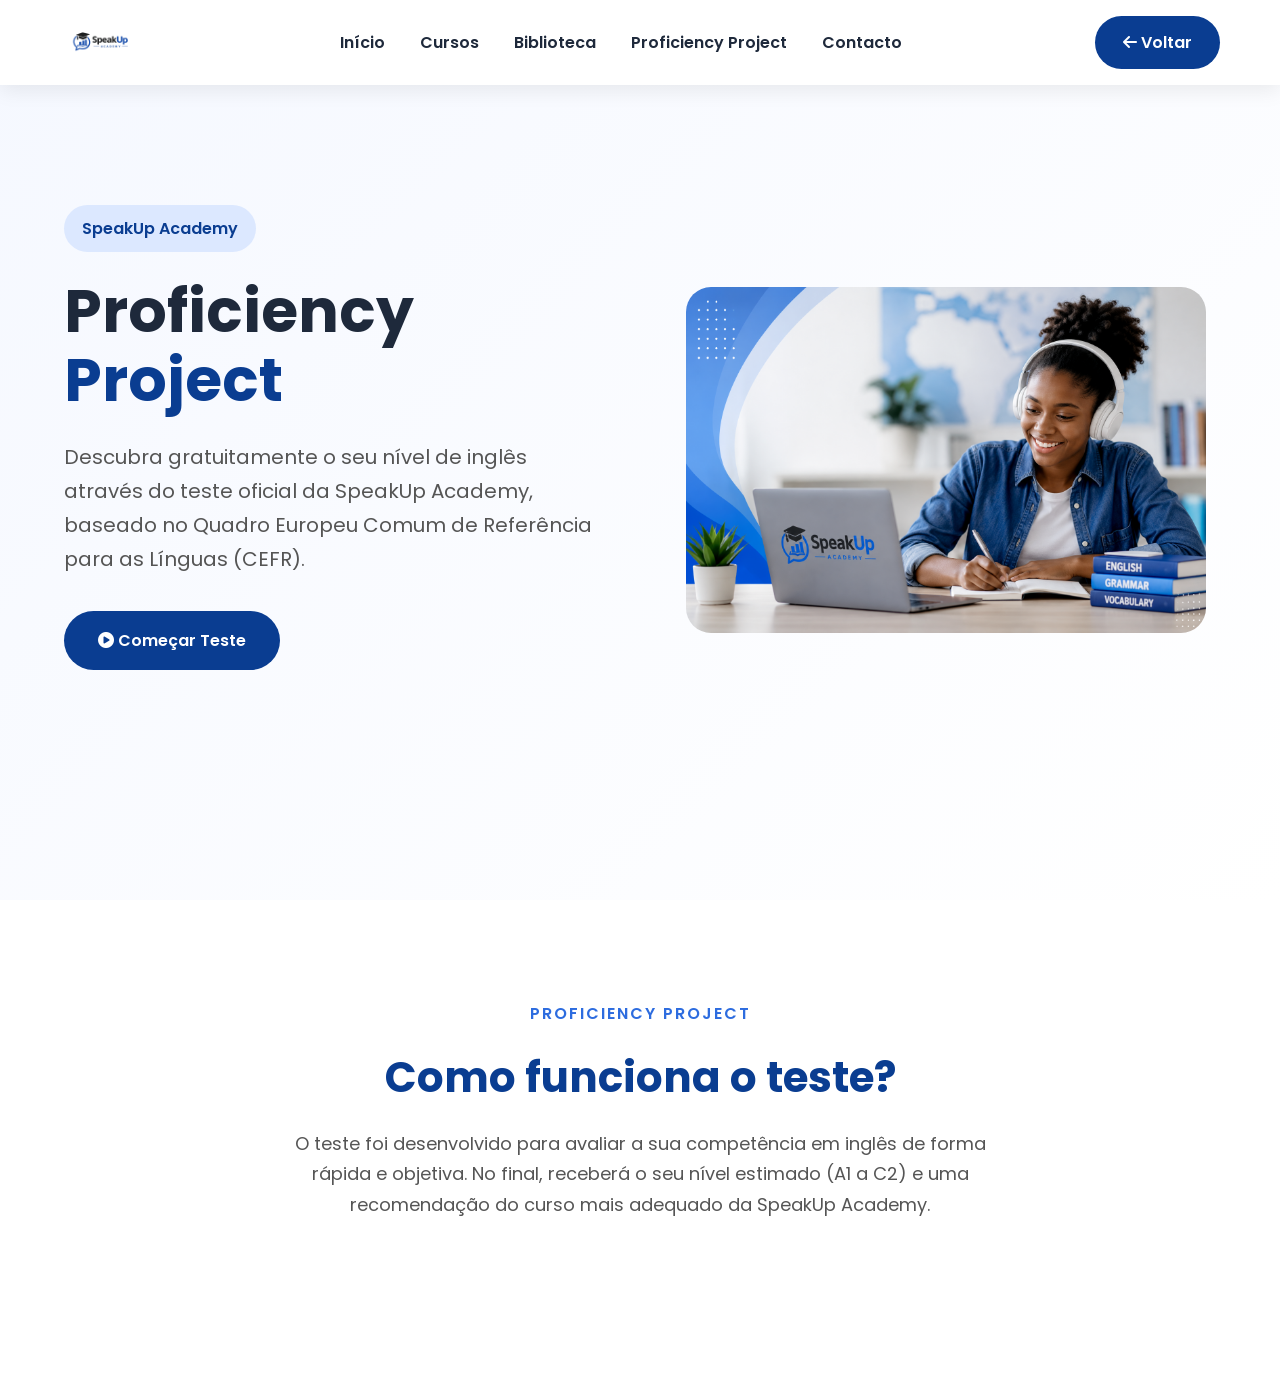
==== proficiency.html @ 3b1f314e "Create proficiency.html" ====
<!DOCTYPE html>
<html lang="pt">

<head>

<meta charset="UTF-8">
<meta name="viewport" content="width=device-width, initial-scale=1.0">

<title>Proficiency Project | SpeakUp Academy</title>

<meta name="description" content="Faça gratuitamente o teste oficial de inglês da SpeakUp Academy e descubra o seu nível CEFR (A1-C2).">

<link rel="preconnect" href="https://fonts.googleapis.com">
<link rel="preconnect" href="https://fonts.gstatic.com" crossorigin>

<link href="https://fonts.googleapis.com/css2?family=Poppins:wght@300;400;500;600;700;800&display=swap" rel="stylesheet">

<link rel="stylesheet" href="css/style.css">

<link rel="stylesheet"
href="https://cdnjs.cloudflare.com/ajax/libs/font-awesome/6.6.0/css/all.min.css">

<link rel="icon" type="image/png" href="images/favicon.png">

</head>

<body>

<!-- =====================================
HEADER
===================================== -->

<header id="header">

<div class="logo">

<a href="index.html">

<img src="images/logo.png" alt="SpeakUp Academy">

</a>

</div>

<nav id="menu">

<ul>

<li><a href="index.html">Início</a></li>

<li><a href="index.html#courses">Cursos</a></li>

<li><a href="index.html#library">Biblioteca</a></li>

<li><a href="proficiency.html" class="active">Proficiency Project</a></li>

<li><a href="index.html#contact">Contacto</a></li>

</ul>

</nav>

<div class="header-right">

<a href="index.html" class="btn-header">

<i class="fas fa-arrow-left"></i>
Voltar

</a>

</div>

</header>

<!-- =====================================
HERO
===================================== -->

<section class="hero">

<div class="hero-content">

<div class="hero-left">

<span class="tag">

SpeakUp Academy

</span>

<h1>

Proficiency
<span>Project</span>

</h1>

<p>

Descubra gratuitamente o seu nível de inglês através do teste oficial da SpeakUp Academy, baseado no Quadro Europeu Comum de Referência para as Línguas (CEFR).

</p>

<div class="hero-buttons">

<a href="#" id="start-test" class="btn-primary">

<i class="fas fa-play-circle"></i>

Começar Teste

</a>

</a>

</div>

</div>

<div class="hero-right">

<img src="images/hero-students.png" alt="Proficiency Project">

</div>

</div>

</section>

<!-- =====================================
INTRODUÇÃO
===================================== -->

<section class="about" id="intro">

<div class="container">

<div class="section-title">

<span>Proficiency Project</span>

<h2>Como funciona o teste?</h2>

<p>

O teste foi desenvolvido para avaliar a sua competência em inglês de forma rápida e objetiva. No final, receberá o seu nível estimado (A1 a C2) e uma recomendação do curso mais adequado da SpeakUp Academy.

</p>

</div>

</div>

</section>
<!-- =====================================
ÁREA DO TESTE
===================================== -->

<section id="test-section" class="test-section" style="display:none;">

    <div class="container">

        <div class="progress-area">

            <div class="progress-top">
                <span id="question-number">
                    Pergunta 1 de 60
                </span>

                <span id="progress-percent">
                    0%
                </span>
            </div>

            <div class="progress-bar">

                <div id="progress-fill"></div>

            </div>

        </div>

        <div class="question-card">

            <h2 id="question">

                Loading...

            </h2>

            <div id="answers" class="answers">

                <!-- As respostas serão inseridas pelo JavaScript -->

            </div>

            <div class="test-buttons">

                <button id="next-btn" class="btn-primary">

                    Próxima Pergunta

                </button>

            </div>

        </div>

    </div>

</section>

<!-- =====================================
RESULTADO
===================================== -->

<section id="result-section" class="result-section" style="display:none;">

    <div class="container">

        <div class="result-card">

            <h2>

                Resultado do Proficiency Project

            </h2>

            <h1 id="level">

                B1

            </h1>

            <p id="description">

                O seu resultado aparecerá aqui.

            </p>

            <a href="index.html" class="btn-primary">

                Voltar ao Início

            </a>

        </div>

    </div>

</section>
---- css/style.css ----
/* =====================================================
   SPEAKUP ACADEMY
   Official Stylesheet v3.0
===================================================== */

/* ==========================
   RESET
========================== */

*{
    margin:0;
    padding:0;
    box-sizing:border-box;
}

html{
    scroll-behavior:smooth;
}

body{
    font-family:'Poppins',sans-serif;
    background:#ffffff;
    color:#222;
    line-height:1.7;
    overflow-x:hidden;
}

img{
    display:block;
    max-width:100%;
}

a{
    text-decoration:none;
}

ul{
    list-style:none;
}

/* ==========================
   CORES
========================== */

:root{

    --primary:#0A3D91;
    --secondary:#2D6CDF;
    --dark:#1E293B;
    --text:#555;
    --light:#ffffff;
    --gray:#F4F7FB;

}

/* ==========================
   CONTAINER
========================== */

.container{

    width:90%;
    max-width:1200px;
    margin:auto;

}

/* ==========================
   HEADER
========================== */

header{

    position:fixed;
    top:0;
    left:0;

    width:100%;
    height:85px;

    background:#fff;

    display:flex;
    justify-content:space-between;
    align-items:center;

    padding:0 60px;

    box-shadow:0 5px 20px rgba(0,0,0,.08);

    z-index:9999;

}

.logo img{

    height:58px;
    width:auto;

}

nav ul{

    display:flex;
    gap:35px;

}

nav ul li a{

    color:var(--dark);
    font-weight:600;
    transition:.3s;

}

nav ul li a:hover{

    color:var(--primary);

}

.header-right{

    display:flex;
    align-items:center;
    gap:20px;

}

.language{

    display:flex;
    gap:10px;

}

.language button{

    border:none;
    background:#EEF3FC;

    padding:10px 14px;

    border-radius:10px;

    cursor:pointer;

    font-weight:600;

    transition:.3s;

}

.language button:hover{

    background:var(--primary);
    color:#fff;

}

.btn-header{

    background:var(--primary);

    color:#fff;

    padding:13px 28px;

    border-radius:40px;

    font-weight:600;

    transition:.3s;

}

.btn-header:hover{

    background:var(--secondary);

}

.menu-toggle{

    display:none;

    font-size:28px;

    cursor:pointer;

}

/* ==========================
   HERO
========================== */

.hero{

    background:linear-gradient(135deg,#F5F8FF,#ffffff);

    min-height:100vh;

    display:flex;
    align-items:center;

    padding-top:120px;

}

.hero-content{

    width:90%;
    max-width:1200px;

    margin:auto;

    display:grid;

    grid-template-columns:1fr 1fr;

    align-items:center;

    gap:70px;

}

.tag{

    display:inline-block;

    background:#DCE8FF;

    color:var(--primary);

    padding:10px 18px;

    border-radius:40px;

    font-weight:600;

    margin-bottom:25px;

}

.hero h1{

    font-size:60px;

    line-height:1.15;

    margin-bottom:25px;

    color:var(--dark);

}

.hero h1 span{

    color:var(--primary);

}

.hero p{

    font-size:20px;

    color:var(--text);

    margin-bottom:35px;

}

.hero-buttons{

    display:flex;

    gap:20px;

    margin-bottom:45px;

    flex-wrap:wrap;

}

.btn-primary{

    background:var(--primary);

    color:#fff;

    padding:16px 34px;

    border-radius:40px;

    font-weight:600;

    transition:.3s;

}

.btn-primary:hover{

    background:var(--secondary);

}

.btn-secondary{

    border:2px solid var(--primary);

    color:var(--primary);

    padding:16px 34px;

    border-radius:40px;

    font-weight:600;

    transition:.3s;

}

.btn-secondary:hover{

    background:var(--primary);

    color:#fff;

}

.hero-info{

    display:flex;

    gap:45px;

}

.hero-info h2{

    color:var(--primary);

    font-size:38px;

}

.hero-info p{

    margin:0;

    font-size:15px;

}

.hero-right{

    display:flex;

    justify-content:center;

    align-items:center;

}

.hero-right img{

    width:100%;

    max-width:520px;

    border-radius:25px;

}

/* ==========================
   SCROLL
========================== */

.scroll-down{

    text-align:center;

    margin:35px 0;

    color:var(--primary);

    font-size:36px;

    animation:bounce 2s infinite;

}

@keyframes bounce{

    0%,100%{
        transform:translateY(0);
    }

    50%{
        transform:translateY(12px);
    }

   }
/* =====================================================
   SECTION TITLE
===================================================== */

section{
    padding:100px 0;
}

.section-title{
    text-align:center;
    margin-bottom:60px;
}

.section-title span{
    color:var(--secondary);
    font-weight:600;
    text-transform:uppercase;
    letter-spacing:2px;
}

.section-title h2{
    font-size:42px;
    color:var(--primary);
    margin:15px 0;
}

.section-title p{
    max-width:700px;
    margin:auto;
    color:var(--text);
    font-size:18px;
}

/* =====================================================
   ABOUT
===================================================== */

.about{
    background:#ffffff;
}

.about-grid{
    display:grid;
    grid-template-columns:repeat(auto-fit,minmax(280px,1fr));
    gap:30px;
}

.about-card{
    background:#fff;
    padding:35px;
    border-radius:20px;
    text-align:center;
    box-shadow:0 8px 25px rgba(0,0,0,.08);
    transition:.3s;
}

.about-card:hover{
    transform:translateY(-10px);
}

.about-card i{
    font-size:50px;
    color:var(--primary);
    margin-bottom:20px;
}

.about-card h3{
    margin-bottom:15px;
    color:var(--primary);
}

.about-card p{
    color:var(--text);
}

/* =====================================================
   SERVICES
===================================================== */

.services{
    background:var(--gray);
}

.service-grid{
    display:grid;
    grid-template-columns:repeat(auto-fit,minmax(260px,1fr));
    gap:30px;
}

.service-card{
    background:#fff;
    padding:35px;
    border-radius:20px;
    text-align:center;
    box-shadow:0 8px 25px rgba(0,0,0,.08);
    transition:.3s;
}

.service-card:hover{
    transform:translateY(-10px);
}

.service-card i{
    font-size:48px;
    color:var(--secondary);
    margin-bottom:20px;
}

.service-card h3{
    margin-bottom:15px;
    color:var(--primary);
}

.service-card p{
    color:var(--text);
}

/* =====================================================
   PROFICIENCY PROJECT
===================================================== */

.pp{
    background:#ffffff;
}

.pp-content{
    display:grid;
    grid-template-columns:1fr 1fr;
    gap:60px;
    align-items:center;
}

.pp-left span{
    color:var(--secondary);
    font-weight:600;
}

.pp-left h2{
    font-size:42px;
    color:var(--primary);
    margin:20px 0;
}

.pp-left p{
    color:var(--text);
    margin-bottom:25px;
}

.pp-left ul{
    margin-bottom:30px;
}

.pp-left li{
    margin-bottom:12px;
}

.pp-right{
    display:flex;
    justify-content:center;
}

.pp-right img{
    width:100%;
    max-width:500px;
    border-radius:20px;
}

/* =====================================================
   COURSES
===================================================== */

.courses{
    background:var(--gray);
}

.course-grid{
    display:grid;
    grid-template-columns:repeat(auto-fit,minmax(180px,1fr));
    gap:25px;
}

.course-card{
    background:#fff;
    padding:35px 20px;
    border-radius:18px;
    text-align:center;
    box-shadow:0 8px 20px rgba(0,0,0,.08);
    transition:.3s;
}

.course-card:hover{
    transform:translateY(-10px);
    background:var(--primary);
    color:#fff;
}

.course-card h3{
    font-size:34px;
    margin-bottom:10px;
}

/* =====================================================
   STATISTICS
===================================================== */

.stats{
    background:var(--primary);
    color:#fff;
}

.stats-grid{
    display:grid;
    grid-template-columns:repeat(auto-fit,minmax(220px,1fr));
    gap:30px;
}

.stat-card{
    text-align:center;
    padding:35px;
}

.stat-card h2{
    font-size:48px;
    margin-bottom:10px;
}

.stat-card p{
    opacity:.9;
}

/* =====================================================
   LIBRARY
===================================================== */

.library{
    background:#ffffff;
                               }
/* =====================================================
   PARTNERS
===================================================== */

.partners{
    background:var(--gray);
}

.partners-grid{
    display:grid;
    grid-template-columns:repeat(auto-fit,minmax(220px,1fr));
    gap:25px;
}

.partner-box{
    background:#fff;
    border-radius:20px;
    padding:40px;
    text-align:center;
    font-size:22px;
    font-weight:600;
    color:var(--primary);
    box-shadow:0 8px 20px rgba(0,0,0,.08);
    transition:.3s;
}

.partner-box:hover{
    transform:translateY(-10px);
}

/* =====================================================
   TESTIMONIALS
===================================================== */

.testimonials{
    background:#fff;
}

.cards{
    display:grid;
    grid-template-columns:repeat(auto-fit,minmax(280px,1fr));
    gap:30px;
}

.card{
    background:var(--gray);
    padding:35px;
    border-radius:20px;
    box-shadow:0 8px 20px rgba(0,0,0,.08);
}

.card p{
    color:var(--text);
    margin-bottom:20px;
}

.card h3{
    color:var(--primary);
}

/* =====================================================
   FAQ
===================================================== */

.faq{
    background:var(--gray);
}

.faq-item{
    background:#fff;
    margin-bottom:20px;
    padding:25px;
    border-radius:15px;
    box-shadow:0 5px 15px rgba(0,0,0,.08);
}

.faq-item h3{
    color:var(--primary);
    margin-bottom:10px;
}

/* =====================================================
   CONTACT
===================================================== */

.contact{
    background:#fff;
}

.contact-grid{
    display:grid;
    grid-template-columns:repeat(auto-fit,minmax(250px,1fr));
    gap:30px;
}

.contact-card{
    background:#fff;
    padding:35px;
    border-radius:20px;
    text-align:center;
    box-shadow:0 8px 20px rgba(0,0,0,.08);
    transition:.3s;
}

.contact-card:hover{
    transform:translateY(-10px);
}

.contact-card i{
    font-size:45px;
    color:var(--primary);
    margin-bottom:20px;
}

.contact-card h3{
    margin-bottom:15px;
    color:var(--primary);
}

.contact-card p{
    color:var(--text);
}

/* =====================================================
   FINAL CTA
===================================================== */

.final-cta{
    background:linear-gradient(135deg,var(--primary),var(--secondary));
    color:#fff;
    text-align:center;
}

.final-cta h2{
    font-size:42px;
    margin-bottom:20px;
}

.final-cta p{
    max-width:700px;
    margin:0 auto 35px;
    font-size:18px;
}

.final-cta .btn-primary{
    background:#fff;
    color:var(--primary);
}

.final-cta .btn-primary:hover{
    background:#111827;
    color:#fff;
}

/* =====================================================
   FOOTER
===================================================== */

footer{
    background:#111827;
    color:#fff;
    padding:70px 0 25px;
}

.footer-grid{
    display:grid;
    grid-template-columns:repeat(auto-fit,minmax(250px,1fr));
    gap:40px;
    margin-bottom:40px;
}

.footer-logo{
    width:180px;
    margin-bottom:20px;
}

.footer-grid h3{
    margin-bottom:20px;
}

.footer-grid ul li{
    margin-bottom:12px;
}

.footer-grid a{
    color:#d1d5db;
    transition:.3s;
}

.footer-grid a:hover{
    color:#fff;
}

.footer-grid p{
    color:#d1d5db;
    margin-bottom:10px;
}

.social-icons{
    display:flex;
    gap:15px;
    margin-top:20px;
}

.social-icons a{
    width:45px;
    height:45px;
    background:rgba(255,255,255,.1);
    display:flex;
    justify-content:center;
    align-items:center;
    border-radius:50%;
    color:#fff;
    transition:.3s;
}

.social-icons a:hover{
    background:var(--secondary);
}

hr{
    border:none;
    border-top:1px solid rgba(255,255,255,.15);
    margin:30px 0;
}

.copyright{
    text-align:center;
    color:#9ca3af;
}

/* =====================================================
   ANIMATIONS
===================================================== */

.about-card,
.service-card,
.course-card,
.partner-box,
.card,
.contact-card,
.stat-card{
    animation:fadeUp .8s ease;
}

@keyframes fadeUp{
    from{
        opacity:0;
        transform:translateY(40px);
    }
    to{
        opacity:1;
        transform:translateY(0);
    }
}

/* =====================================================
   RESPONSIVE
===================================================== */

@media(max-width:992px){

header{
    padding:0 20px;
}

nav{
    display:none;
}

.menu-toggle{
    display:block;
}

.hero-content,
.pp-content{
    grid-template-columns:1fr;
    text-align:center;
}

.hero-buttons{
    justify-content:center;
}

.hero-info{
    justify-content:center;
    flex-wrap:wrap;
}

.hero h1{
    font-size:46px;
}

}

@media(max-width:768px){

section{
    padding:70px 20px;
}

.section-title h2{
    font-size:34px;
}

.hero h1{
    font-size:36px;
}

.hero p{
    font-size:17px;
}

.hero-info{
    flex-direction:column;
    gap:20px;
}

.btn-primary,
.btn-secondary,
.btn-header{
    width:100%;
    max-width:320px;
    text-align:center;
}

.footer-grid{
    text-align:center;
}

.social-icons{
    justify-content:center;
}

}

@media(max-width:480px){

.hero{
    padding-top:120px;
}

.hero h1{
    font-size:30px;
}

.section-title h2{
    font-size:28px;
}

}
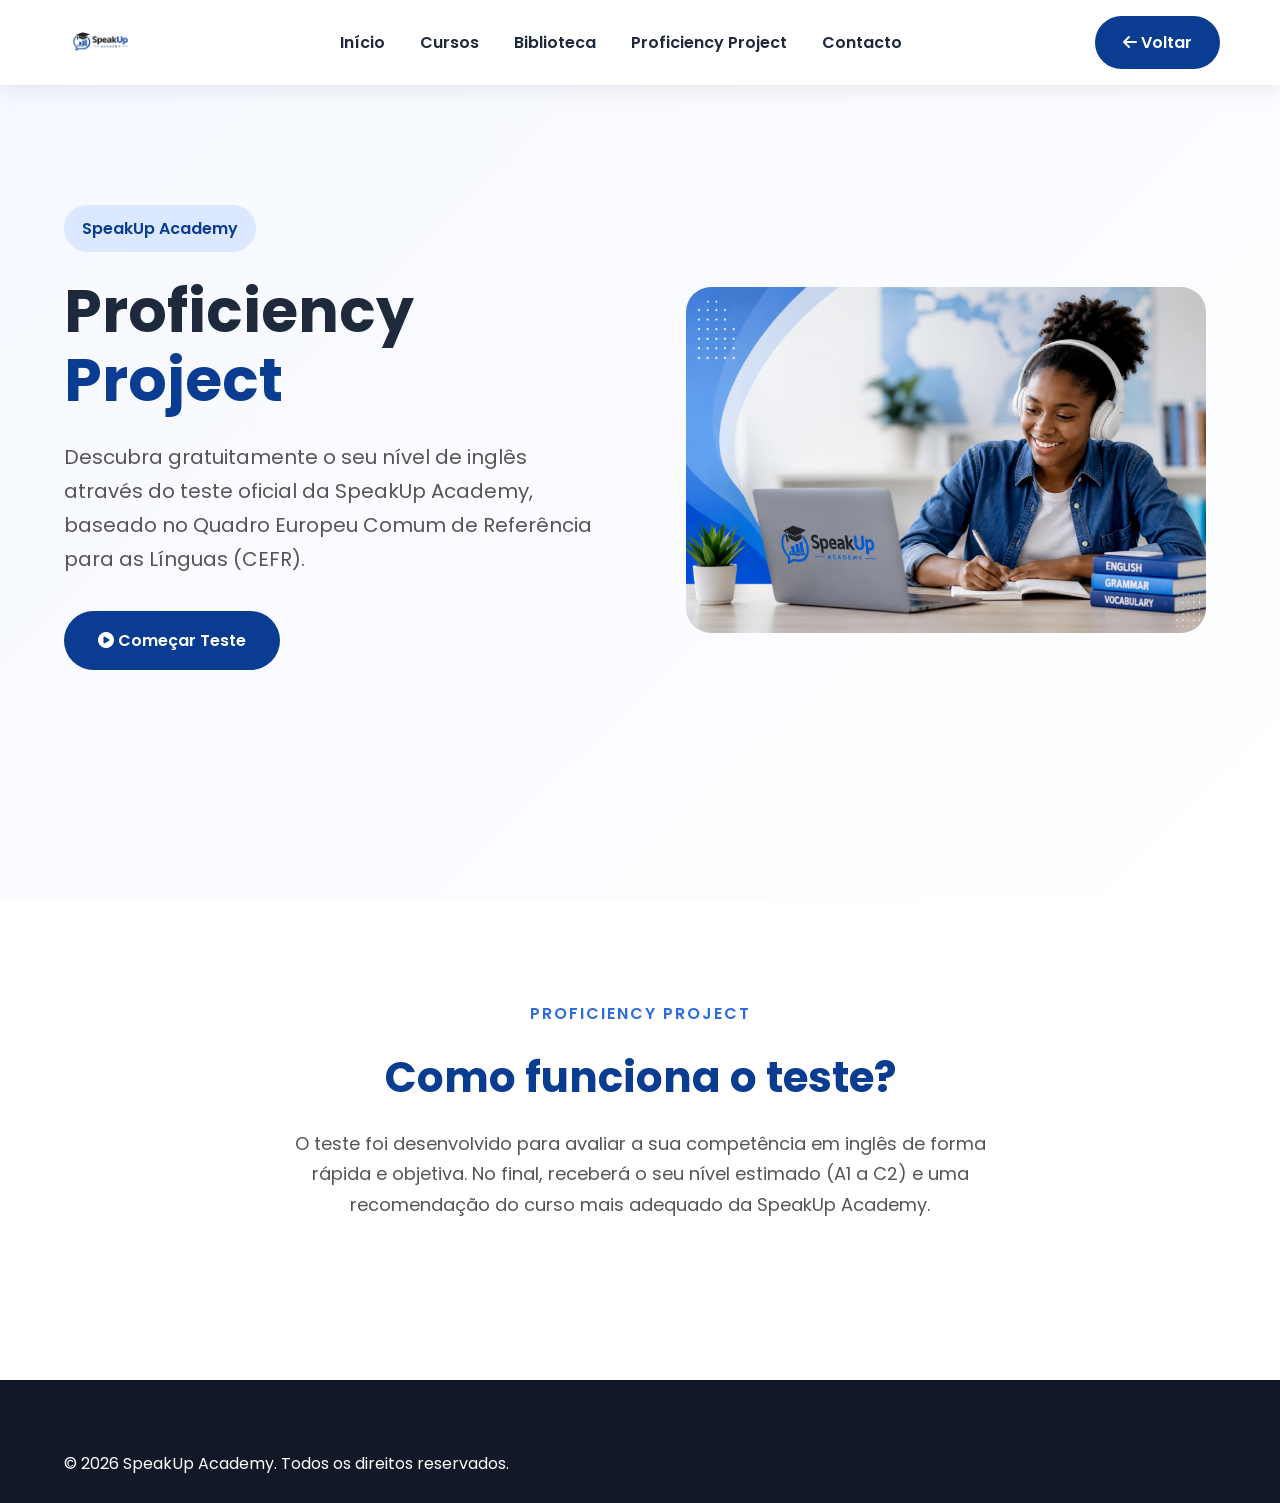
==== commit 685bfce6: "Add footer section to proficiency.html" ====
--- a/proficiency.html
+++ b/proficiency.html
@@ -250,3 +250,23 @@
     </div>
 
 </section>
+<!-- =====================================
+FOOTER
+===================================== -->
+
+<footer class="footer">
+
+    <div class="container">
+
+        <p>© 2026 SpeakUp Academy. Todos os direitos reservados.</p>
+
+    </div>
+
+</footer>
+
+<!-- JavaScript -->
+
+<script src="js/proficiency.js"></script>
+
+</body>
+</html>
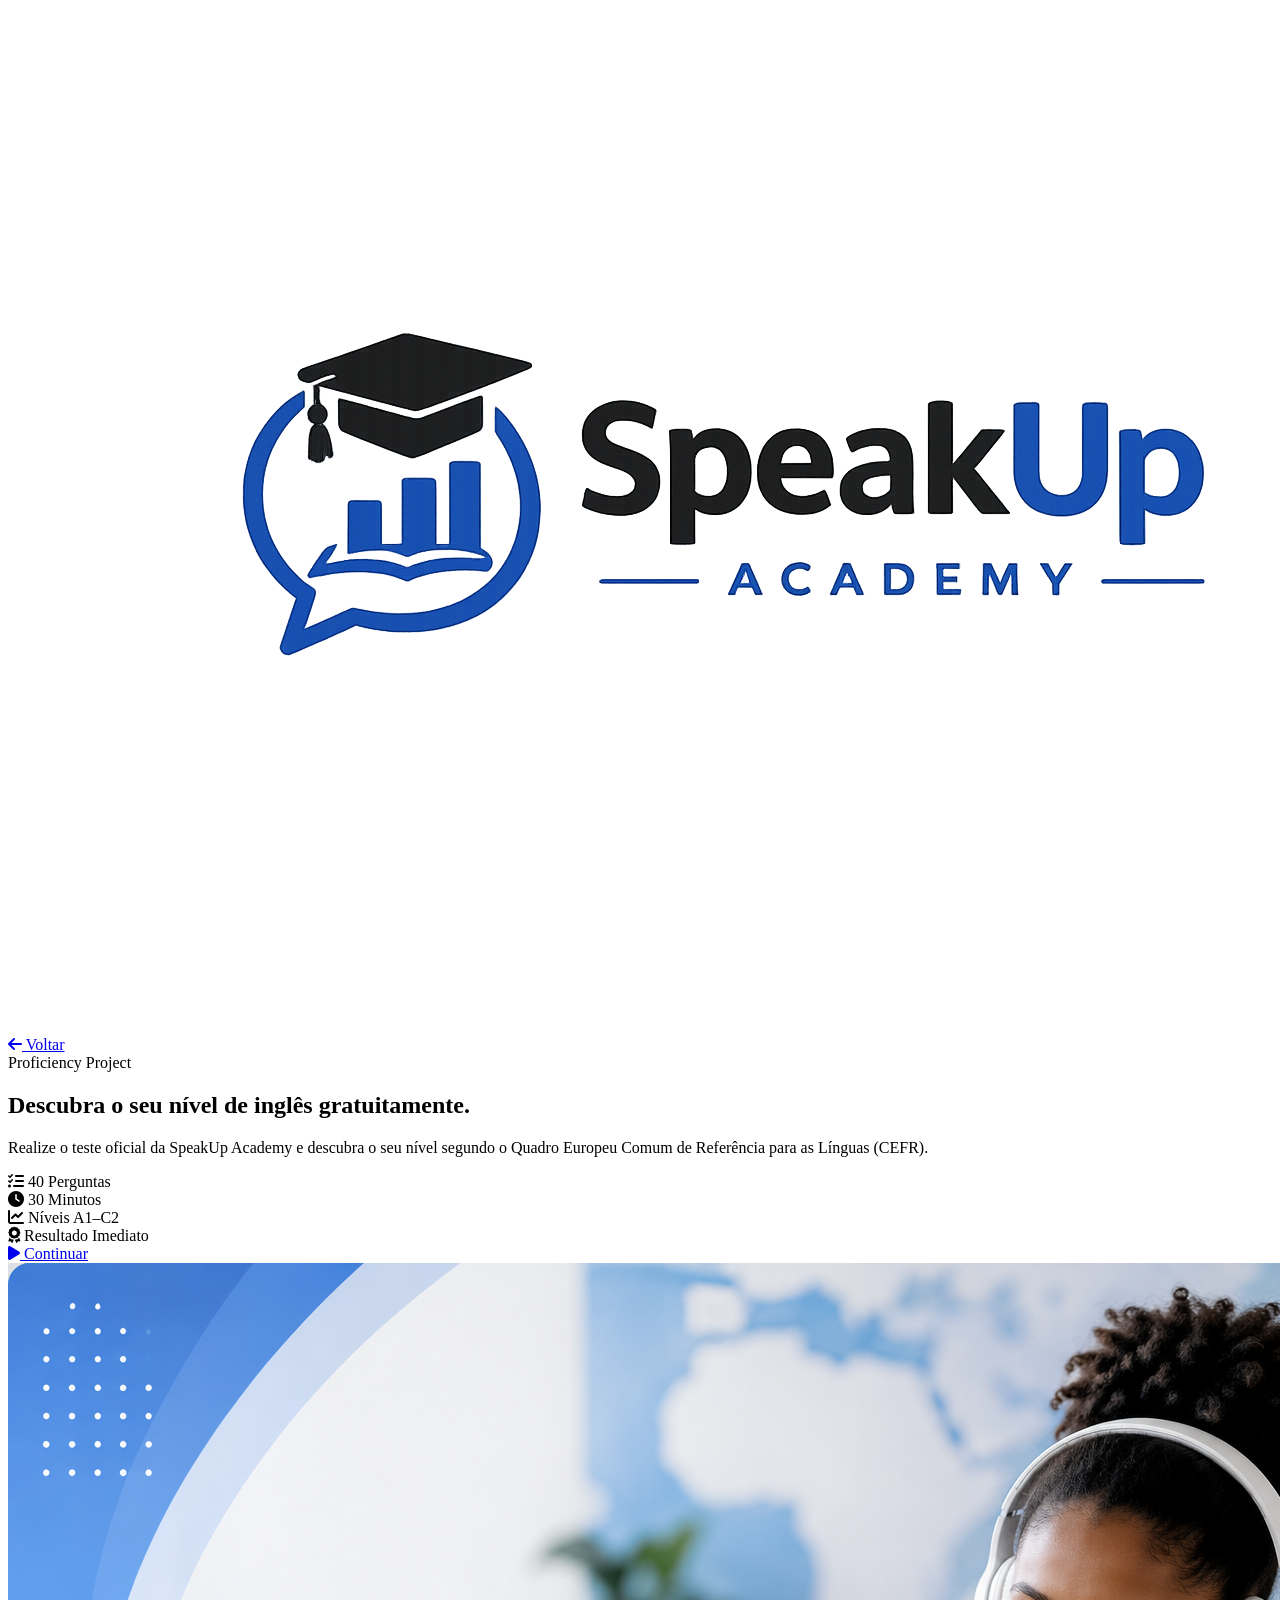
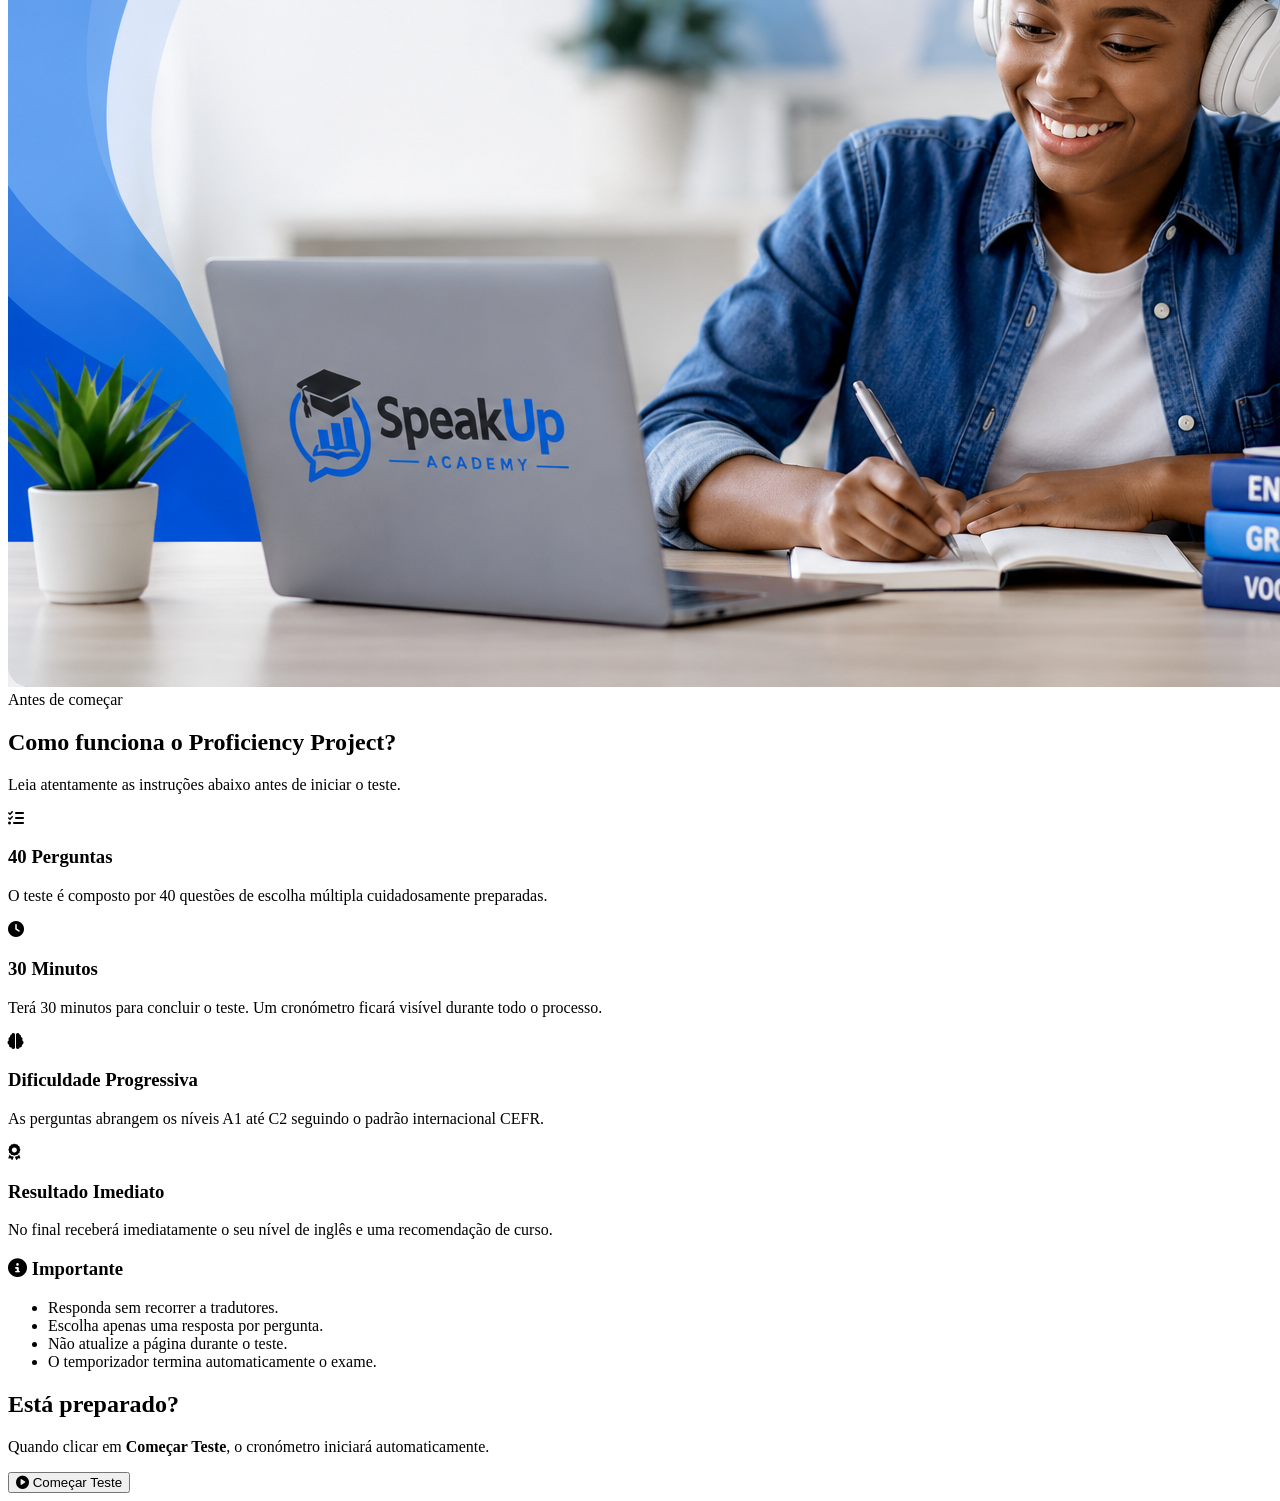
==== commit b4d18214: "Update proficiency.html" ====
--- a/proficiency.html
+++ b/proficiency.html
@@ -8,265 +8,350 @@
 
 <title>Proficiency Project | SpeakUp Academy</title>
 
-<meta name="description" content="Faça gratuitamente o teste oficial de inglês da SpeakUp Academy e descubra o seu nível CEFR (A1-C2).">
+<meta name="description" content="Descubra gratuitamente o seu nível de inglês com o Proficiency Project da SpeakUp Academy.">
 
 <link rel="preconnect" href="https://fonts.googleapis.com">
 <link rel="preconnect" href="https://fonts.gstatic.com" crossorigin>
 
 <link href="https://fonts.googleapis.com/css2?family=Poppins:wght@300;400;500;600;700;800&display=swap" rel="stylesheet">
 
-<link rel="stylesheet" href="css/style.css">
+<link rel="stylesheet" href="css/proficiency.css">
 
 <link rel="stylesheet"
 href="https://cdnjs.cloudflare.com/ajax/libs/font-awesome/6.6.0/css/all.min.css">
 
-<link rel="icon" type="image/png" href="images/favicon.png">
+<link rel="icon" href="images/favicon.png">
 
 </head>
 
 <body>
 
-<!-- =====================================
+<!-- =========================
 HEADER
-===================================== -->
-
-<header id="header">
-
-<div class="logo">
-
-<a href="index.html">
+========================= -->
+
+<header class="pp-header">
+
+<div class="container">
+
+<a href="index.html" class="logo">
 
 <img src="images/logo.png" alt="SpeakUp Academy">
 
 </a>
 
-</div>
-
-<nav id="menu">
+<a href="index.html" class="back-btn">
+
+<i class="fas fa-arrow-left"></i>
+
+Voltar
+
+</a>
+
+</div>
+
+</header>
+
+<!-- =========================
+HERO
+========================= -->
+
+<section class="pp-hero">
+
+<div class="container hero-grid">
+
+<div class="hero-left">
+
+<span class="badge">
+
+Proficiency Project
+
+</span>
+
+<h1>
+
+Descubra o seu nível de inglês gratuitamente.
+
+</h1>
+
+<p>
+
+Realize o teste oficial da SpeakUp Academy e descubra o seu nível segundo o Quadro Europeu Comum de Referência para as Línguas (CEFR).
+
+</p>
+
+<div class="hero-features">
+
+<div>
+
+<i class="fas fa-list-check"></i>
+
+<span>40 Perguntas</span>
+
+</div>
+
+<div>
+
+<i class="fas fa-clock"></i>
+
+<span>30 Minutos</span>
+
+</div>
+
+<div>
+
+<i class="fas fa-chart-line"></i>
+
+<span>Níveis A1–C2</span>
+
+</div>
+
+<div>
+
+<i class="fas fa-award"></i>
+
+<span>Resultado Imediato</span>
+
+</div>
+
+</div>
+
+<a href="#instructions" class="start-btn">
+
+<i class="fas fa-play"></i>
+
+Continuar
+
+</a>
+
+</div>
+
+<div class="hero-right">
+
+<img src="images/hero-students.png" alt="Proficiency Project">
+
+</div>
+
+</div>
+
+</section>
+<!-- =========================
+INSTRUÇÕES
+========================= -->
+
+<section class="instructions" id="instructions">
+
+<div class="container">
+
+<div class="section-title">
+
+<span>Antes de começar</span>
+
+<h2>Como funciona o Proficiency Project?</h2>
+
+<p>
+Leia atentamente as instruções abaixo antes de iniciar o teste.
+</p>
+
+</div>
+
+<div class="instruction-grid">
+
+<div class="instruction-card">
+
+<i class="fas fa-list-check"></i>
+
+<h3>40 Perguntas</h3>
+
+<p>
+O teste é composto por 40 questões de escolha múltipla cuidadosamente preparadas.
+</p>
+
+</div>
+
+<div class="instruction-card">
+
+<i class="fas fa-clock"></i>
+
+<h3>30 Minutos</h3>
+
+<p>
+Terá 30 minutos para concluir o teste. Um cronómetro ficará visível durante todo o processo.
+</p>
+
+</div>
+
+<div class="instruction-card">
+
+<i class="fas fa-brain"></i>
+
+<h3>Dificuldade Progressiva</h3>
+
+<p>
+As perguntas abrangem os níveis A1 até C2 seguindo o padrão internacional CEFR.
+</p>
+
+</div>
+
+<div class="instruction-card">
+
+<i class="fas fa-award"></i>
+
+<h3>Resultado Imediato</h3>
+
+<p>
+No final receberá imediatamente o seu nível de inglês e uma recomendação de curso.
+</p>
+
+</div>
+
+</div>
+
+<div class="warning-box">
+
+<h3><i class="fas fa-circle-info"></i> Importante</h3>
 
 <ul>
 
-<li><a href="index.html">Início</a></li>
-
-<li><a href="index.html#courses">Cursos</a></li>
-
-<li><a href="index.html#library">Biblioteca</a></li>
-
-<li><a href="proficiency.html" class="active">Proficiency Project</a></li>
-
-<li><a href="index.html#contact">Contacto</a></li>
+<li>Responda sem recorrer a tradutores.</li>
+
+<li>Escolha apenas uma resposta por pergunta.</li>
+
+<li>Não atualize a página durante o teste.</li>
+
+<li>O temporizador termina automaticamente o exame.</li>
 
 </ul>
 
-</nav>
-
-<div class="header-right">
-
-<a href="index.html" class="btn-header">
-
-<i class="fas fa-arrow-left"></i>
-Voltar
-
-</a>
-
-</div>
-
-</header>
-
-<!-- =====================================
-HERO
-===================================== -->
-
-<section class="hero">
-
-<div class="hero-content">
-
-<div class="hero-left">
-
-<span class="tag">
-
-SpeakUp Academy
-
-</span>
-
-<h1>
-
-Proficiency
-<span>Project</span>
-
-</h1>
-
-<p>
-
-Descubra gratuitamente o seu nível de inglês através do teste oficial da SpeakUp Academy, baseado no Quadro Europeu Comum de Referência para as Línguas (CEFR).
-
-</p>
-
-<div class="hero-buttons">
-
-<a href="#" id="start-test" class="btn-primary">
+</div>
+
+<div class="start-area">
+
+<h2>Está preparado?</h2>
+
+<p>
+Quando clicar em <strong>Começar Teste</strong>, o cronómetro iniciará automaticamente.
+</p>
+
+<button id="startTest" class="start-test-btn">
 
 <i class="fas fa-play-circle"></i>
 
 Começar Teste
 
-</a>
-
-</a>
-
-</div>
-
-</div>
-
-<div class="hero-right">
-
-<img src="images/hero-students.png" alt="Proficiency Project">
+</button>
 
 </div>
 
 </div>
 
 </section>
-
-<!-- =====================================
-INTRODUÇÃO
-===================================== -->
-
-<section class="about" id="intro">
+<!-- =========================
+ÁREA DO TESTE
+========================= -->
+
+<section class="test-area" id="testArea" style="display:none;">
 
 <div class="container">
 
-<div class="section-title">
-
-<span>Proficiency Project</span>
-
-<h2>Como funciona o teste?</h2>
-
-<p>
-
-O teste foi desenvolvido para avaliar a sua competência em inglês de forma rápida e objetiva. No final, receberá o seu nível estimado (A1 a C2) e uma recomendação do curso mais adequado da SpeakUp Academy.
-
-</p>
+<div class="test-header">
+
+<div class="progress-box">
+
+<p>Questão <span id="currentQuestion">1</span> de <span id="totalQuestions">40</span></p>
+
+<div class="progress-bar">
+
+<div class="progress" id="progress"></div>
+
+</div>
+
+</div>
+
+<div class="timer">
+
+<i class="fas fa-clock"></i>
+
+<span id="time">30:00</span>
+
+</div>
+
+</div>
+
+<div class="question-card">
+
+<h2 id="question">
+
+A pergunta aparecerá aqui.
+
+</h2>
+
+<div class="answers" id="answers">
+
+<!-- As alternativas serão inseridas pelo JavaScript -->
+
+</div>
+
+<div class="buttons">
+
+<button id="nextBtn" class="next-btn">
+
+Próxima Pergunta
+
+</button>
+
+</div>
 
 </div>
 
 </div>
 
 </section>
-<!-- =====================================
-ÁREA DO TESTE
-===================================== -->
-
-<section id="test-section" class="test-section" style="display:none;">
-
-    <div class="container">
-
-        <div class="progress-area">
-
-            <div class="progress-top">
-                <span id="question-number">
-                    Pergunta 1 de 60
-                </span>
-
-                <span id="progress-percent">
-                    0%
-                </span>
-            </div>
-
-            <div class="progress-bar">
-
-                <div id="progress-fill"></div>
-
-            </div>
-
-        </div>
-
-        <div class="question-card">
-
-            <h2 id="question">
-
-                Loading...
-
-            </h2>
-
-            <div id="answers" class="answers">
-
-                <!-- As respostas serão inseridas pelo JavaScript -->
-
-            </div>
-
-            <div class="test-buttons">
-
-                <button id="next-btn" class="btn-primary">
-
-                    Próxima Pergunta
-
-                </button>
-
-            </div>
-
-        </div>
-
-    </div>
-
-</section>
-
-<!-- =====================================
+
+<!-- =========================
 RESULTADO
-===================================== -->
-
-<section id="result-section" class="result-section" style="display:none;">
-
-    <div class="container">
-
-        <div class="result-card">
-
-            <h2>
-
-                Resultado do Proficiency Project
-
-            </h2>
-
-            <h1 id="level">
-
-                B1
-
-            </h1>
-
-            <p id="description">
-
-                O seu resultado aparecerá aqui.
-
-            </p>
-
-            <a href="index.html" class="btn-primary">
-
-                Voltar ao Início
-
-            </a>
-
-        </div>
-
-    </div>
-
-</section>
-<!-- =====================================
-FOOTER
-===================================== -->
-
-<footer class="footer">
-
-    <div class="container">
-
-        <p>© 2026 SpeakUp Academy. Todos os direitos reservados.</p>
-
-    </div>
-
-</footer>
-
-<!-- JavaScript -->
-
-<script src="js/proficiency.js"></script>
-
-</body>
-</html>
+========================= -->
+
+<section class="result-area" id="resultArea" style="display:none;">
+
+<div class="container">
+
+<div class="result-card">
+
+<i class="fas fa-award result-icon"></i>
+
+<h2>Resultado do Proficiency Project</h2>
+
+<h1 id="level">B2</h1>
+
+<p id="description">
+
+O seu resultado aparecerá aqui.
+
+</p>
+
+<div class="result-info">
+
+<div>
+
+<h3 id="score">0/40</h3>
+
+<p>Acertos</p>
+
+</div>
+
+<div>
+
+<h3 id="percentage">0%</h3>
+
+<p>Percentagem</p>
+
+</div>
+
+</div>
+
+<a href="index.html" class="start-btn">
+
+<i class="fas fa-house"></i>
+
+Voltar ao Início
